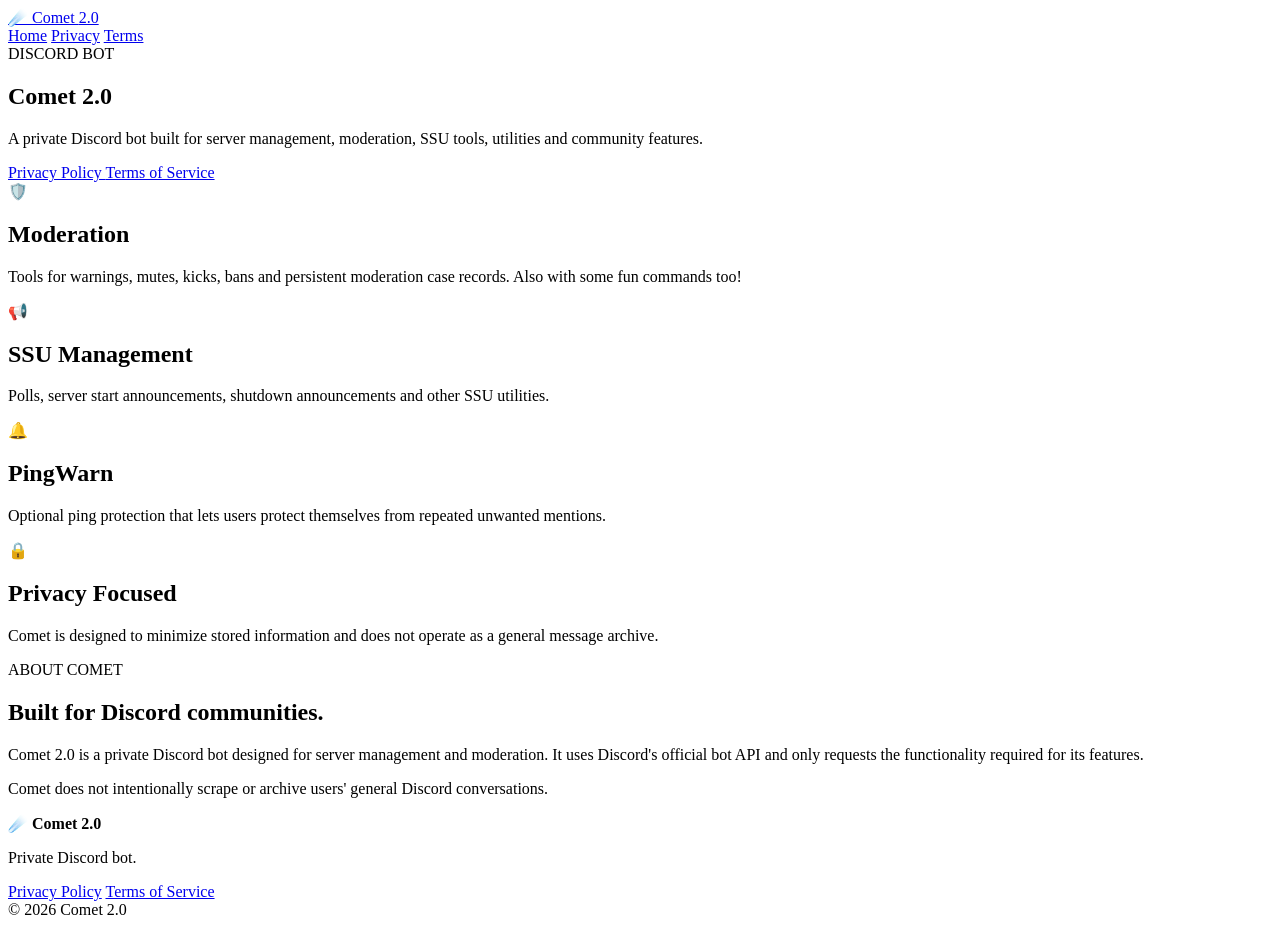
==== index.html @ 64b0b8df "Create index.html" ====
<!DOCTYPE html>
<html lang="en">
<head>
    <meta charset="UTF-8">
    <meta name="viewport" content="width=device-width, initial-scale=1.0">
    <title>Comet 2.0</title>
    <meta name="description" content="The website for Comet 2.0, a private Discord bot.">
    <link rel="stylesheet" href="style.css">
</head>

<body>

<header>
    <div class="nav-container">
        <a href="index.html" class="logo">☄️ Comet <span>2.0</span></a>

        <nav>
            <a href="index.html">Home</a>
            <a href="privacy.html">Privacy</a>
            <a href="terms.html">Terms</a>
        </nav>
    </div>
</header>

<main>

    <section class="hero">
        <div class="badge">DISCORD BOT</div>

        <h1>Comet <span>2.0</span></h1>

        <p>
            A private Discord bot built for server management,
            moderation, SSU tools, utilities and community features.
        </p>

        <div class="buttons">
            <a href="privacy.html" class="button primary">
                Privacy Policy
            </a>

            <a href="terms.html" class="button secondary">
                Terms of Service
            </a>
        </div>
    </section>

    <section class="features">

        <div class="feature-card">
            <div class="feature-icon">🛡️</div>
            <h2>Moderation</h2>
            <p>
                Tools for warnings, mutes, kicks, bans and
                persistent moderation case records. Also with some fun commands too!
            </p>
        </div>

        <div class="feature-card">
            <div class="feature-icon">📢</div>
            <h2>SSU Management</h2>
            <p>
                Polls, server start announcements, shutdown
                announcements and other SSU utilities.
            </p>
        </div>

        <div class="feature-card">
            <div class="feature-icon">🔔</div>
            <h2>PingWarn</h2>
            <p>
                Optional ping protection that lets users
                protect themselves from repeated unwanted mentions.
            </p>
        </div>

        <div class="feature-card">
            <div class="feature-icon">🔒</div>
            <h2>Privacy Focused</h2>
            <p>
                Comet is designed to minimize stored information
                and does not operate as a general message archive.
            </p>
        </div>

    </section>

    <section class="about">

        <div class="section-label">ABOUT COMET</div>

        <h2>Built for Discord communities.</h2>

        <p>
            Comet 2.0 is a private Discord bot designed for
            server management and moderation. It uses Discord's
            official bot API and only requests the functionality
            required for its features.
        </p>

        <p>
            Comet does not intentionally scrape or archive
            users' general Discord conversations.
        </p>

    </section>

</main>

<footer>
    <div class="footer-container">

        <div>
            <strong>☄️ Comet 2.0</strong>
            <p>Private Discord bot.</p>
        </div>

        <div class="footer-links">
            <a href="privacy.html">Privacy Policy</a>
            <a href="terms.html">Terms of Service</a>
        </div>

    </div>

    <div class="copyright">
        © 2026 Comet 2.0
    </div>
</footer>

</body>
</html>
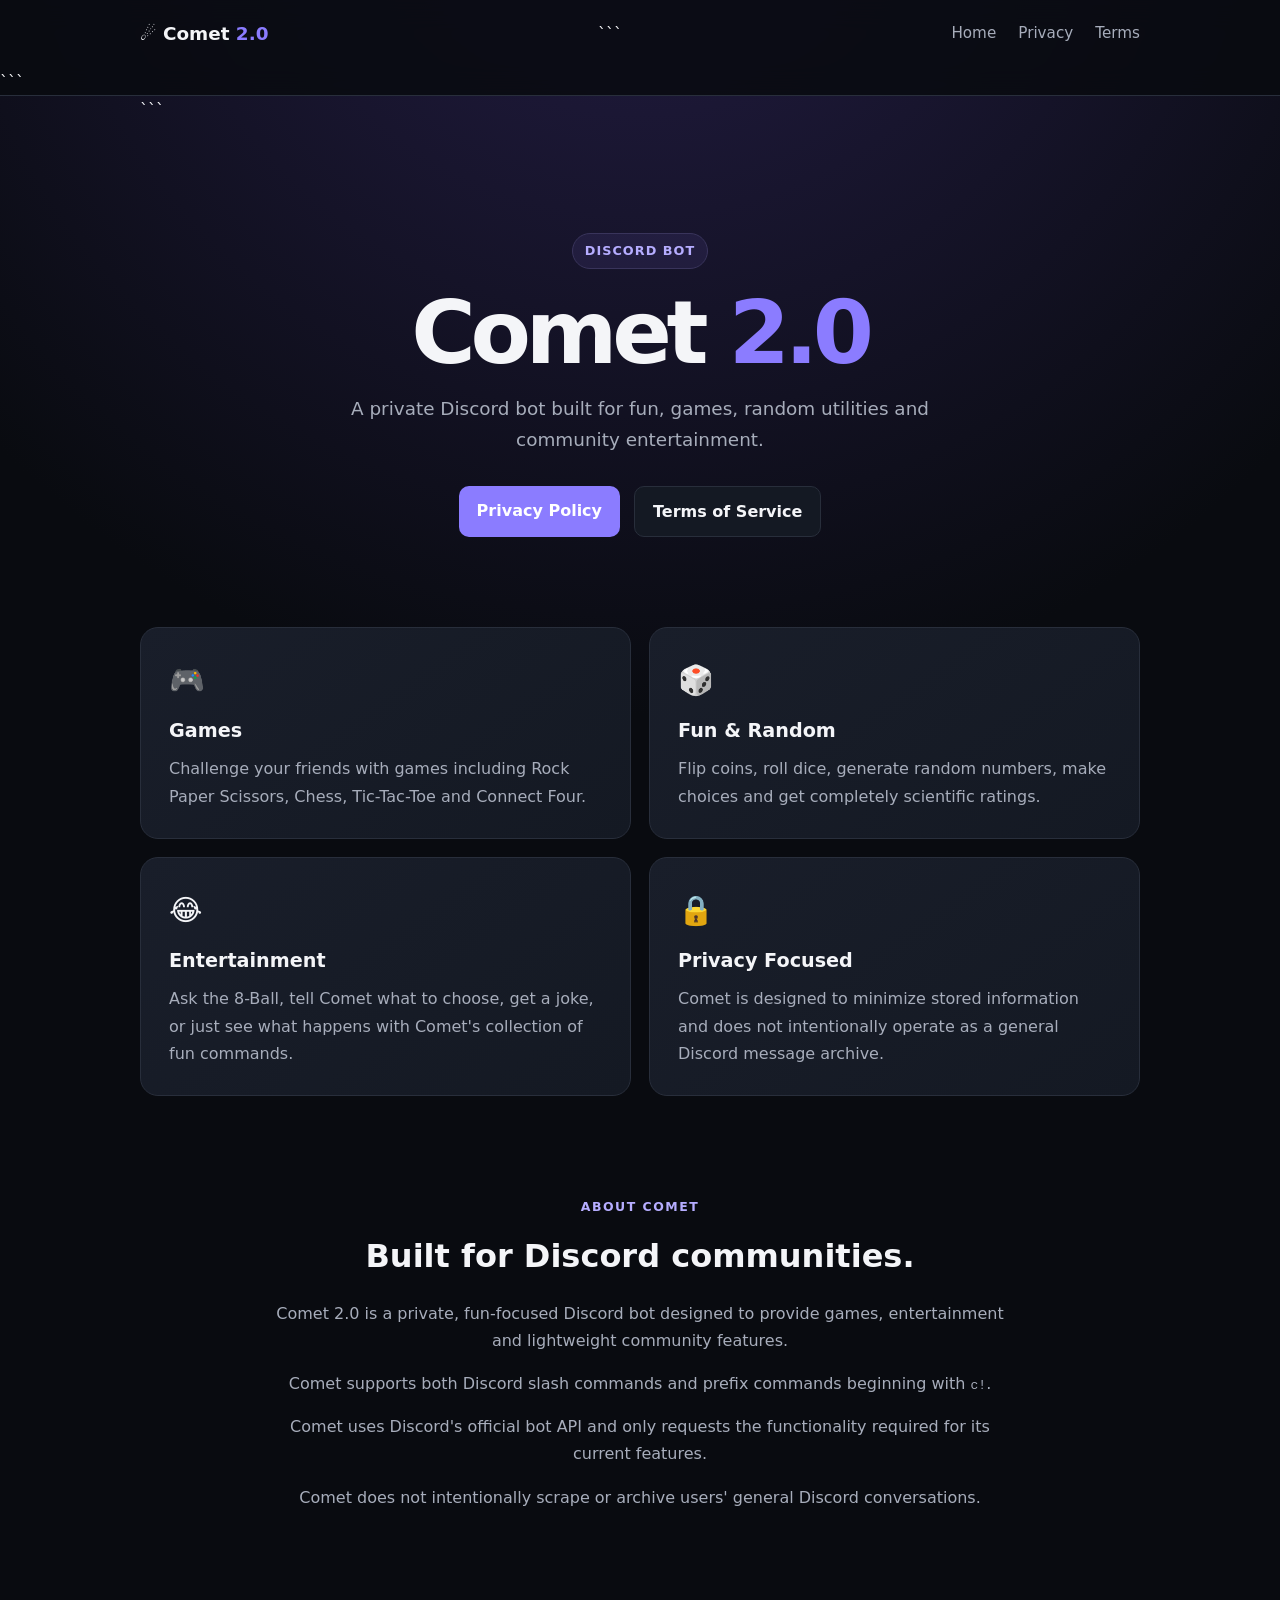
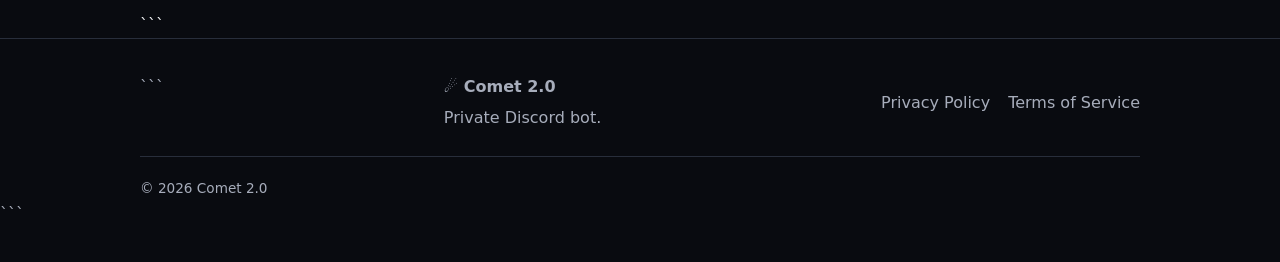
==== commit 29d891d0: "Update index.html" ====
--- a/index.html
+++ b/index.html
@@ -1,10 +1,11 @@
 <!DOCTYPE html>
+
 <html lang="en">
 <head>
     <meta charset="UTF-8">
     <meta name="viewport" content="width=device-width, initial-scale=1.0">
     <title>Comet 2.0</title>
-    <meta name="description" content="The website for Comet 2.0, a private Discord bot.">
+    <meta name="description" content="The website for Comet 2.0, a private fun-focused Discord bot.">
     <link rel="stylesheet" href="style.css">
 </head>
 
@@ -14,117 +15,138 @@
     <div class="nav-container">
         <a href="index.html" class="logo">☄️ Comet <span>2.0</span></a>
 
-        <nav>
-            <a href="index.html">Home</a>
-            <a href="privacy.html">Privacy</a>
-            <a href="terms.html">Terms</a>
-        </nav>
-    </div>
+```
+    <nav>
+        <a href="index.html">Home</a>
+        <a href="privacy.html">Privacy</a>
+        <a href="terms.html">Terms</a>
+    </nav>
+</div>
+```
+
 </header>
 
 <main>
 
-    <section class="hero">
-        <div class="badge">DISCORD BOT</div>
+```
+<section class="hero">
+    <div class="badge">DISCORD BOT</div>
 
-        <h1>Comet <span>2.0</span></h1>
+    <h1>Comet <span>2.0</span></h1>
 
+    <p>
+        A private Discord bot built for fun, games,
+        random utilities and community entertainment.
+    </p>
+
+    <div class="buttons">
+        <a href="privacy.html" class="button primary">
+            Privacy Policy
+        </a>
+
+        <a href="terms.html" class="button secondary">
+            Terms of Service
+        </a>
+    </div>
+</section>
+
+<section class="features">
+
+    <div class="feature-card">
+        <div class="feature-icon">🎮</div>
+        <h2>Games</h2>
         <p>
-            A private Discord bot built for server management,
-            moderation, SSU tools, utilities and community features.
+            Challenge your friends with games including
+            Rock Paper Scissors, Chess, Tic-Tac-Toe and
+            Connect Four.
         </p>
+    </div>
 
-        <div class="buttons">
-            <a href="privacy.html" class="button primary">
-                Privacy Policy
-            </a>
+    <div class="feature-card">
+        <div class="feature-icon">🎲</div>
+        <h2>Fun & Random</h2>
+        <p>
+            Flip coins, roll dice, generate random numbers,
+            make choices and get completely scientific ratings.
+        </p>
+    </div>
 
-            <a href="terms.html" class="button secondary">
-                Terms of Service
-            </a>
-        </div>
-    </section>
+    <div class="feature-card">
+        <div class="feature-icon">😂</div>
+        <h2>Entertainment</h2>
+        <p>
+            Ask the 8-Ball, tell Comet what to choose,
+            get a joke, or just see what happens with
+            Comet's collection of fun commands.
+        </p>
+    </div>
 
-    <section class="features">
+    <div class="feature-card">
+        <div class="feature-icon">🔒</div>
+        <h2>Privacy Focused</h2>
+        <p>
+            Comet is designed to minimize stored information
+            and does not intentionally operate as a general
+            Discord message archive.
+        </p>
+    </div>
 
-        <div class="feature-card">
-            <div class="feature-icon">🛡️</div>
-            <h2>Moderation</h2>
-            <p>
-                Tools for warnings, mutes, kicks, bans and
-                persistent moderation case records. Also with some fun commands too!
-            </p>
-        </div>
+</section>
 
-        <div class="feature-card">
-            <div class="feature-icon">📢</div>
-            <h2>SSU Management</h2>
-            <p>
-                Polls, server start announcements, shutdown
-                announcements and other SSU utilities.
-            </p>
-        </div>
+<section class="about">
 
-        <div class="feature-card">
-            <div class="feature-icon">🔔</div>
-            <h2>PingWarn</h2>
-            <p>
-                Optional ping protection that lets users
-                protect themselves from repeated unwanted mentions.
-            </p>
-        </div>
+    <div class="section-label">ABOUT COMET</div>
 
-        <div class="feature-card">
-            <div class="feature-icon">🔒</div>
-            <h2>Privacy Focused</h2>
-            <p>
-                Comet is designed to minimize stored information
-                and does not operate as a general message archive.
-            </p>
-        </div>
+    <h2>Built for Discord communities.</h2>
 
-    </section>
+    <p>
+        Comet 2.0 is a private, fun-focused Discord bot
+        designed to provide games, entertainment and
+        lightweight community features.
+    </p>
 
-    <section class="about">
+    <p>
+        Comet supports both Discord slash commands and
+        prefix commands beginning with <code>c!</code>.
+    </p>
 
-        <div class="section-label">ABOUT COMET</div>
+    <p>
+        Comet uses Discord's official bot API and only
+        requests the functionality required for its
+        current features.
+    </p>
 
-        <h2>Built for Discord communities.</h2>
+    <p>
+        Comet does not intentionally scrape or archive
+        users' general Discord conversations.
+    </p>
 
-        <p>
-            Comet 2.0 is a private Discord bot designed for
-            server management and moderation. It uses Discord's
-            official bot API and only requests the functionality
-            required for its features.
-        </p>
-
-        <p>
-            Comet does not intentionally scrape or archive
-            users' general Discord conversations.
-        </p>
-
-    </section>
+</section>
+```
 
 </main>
 
 <footer>
     <div class="footer-container">
 
-        <div>
-            <strong>☄️ Comet 2.0</strong>
-            <p>Private Discord bot.</p>
-        </div>
-
-        <div class="footer-links">
-            <a href="privacy.html">Privacy Policy</a>
-            <a href="terms.html">Terms of Service</a>
-        </div>
-
+```
+    <div>
+        <strong>☄️ Comet 2.0</strong>
+        <p>Private Discord bot.</p>
     </div>
 
-    <div class="copyright">
-        © 2026 Comet 2.0
+    <div class="footer-links">
+        <a href="privacy.html">Privacy Policy</a>
+        <a href="terms.html">Terms of Service</a>
     </div>
+
+</div>
+
+<div class="copyright">
+    © 2026 Comet 2.0
+</div>
+```
+
 </footer>
 
 </body>
--- a/style.css
+++ b/style.css
@@ -0,0 +1,450 @@
+:root {
+    --background: #090b10;
+    --background-2: #0f121a;
+    --card: #141923;
+    --card-hover: #191e2a;
+    --text: #f4f5f8;
+    --muted: #a7adbb;
+    --accent: #8b7cff;
+    --accent-light: #b6adff;
+    --border: #282e3b;
+    --max-width: 1000px;
+}
+
+* {
+    box-sizing: border-box;
+}
+
+html {
+    scroll-behavior: smooth;
+}
+
+body {
+    margin: 0;
+    font-family:
+        Inter,
+        ui-sans-serif,
+        system-ui,
+        -apple-system,
+        BlinkMacSystemFont,
+        "Segoe UI",
+        sans-serif;
+
+    color: var(--text);
+
+    background:
+        radial-gradient(
+            circle at 50% -10%,
+            #241d46 0%,
+            var(--background) 42%
+        );
+
+    line-height: 1.7;
+}
+
+a {
+    color: var(--accent-light);
+}
+
+header {
+    position: sticky;
+    top: 0;
+    z-index: 100;
+
+    background: rgba(9, 11, 16, 0.85);
+    backdrop-filter: blur(14px);
+
+    border-bottom: 1px solid var(--border);
+}
+
+.nav-container {
+    width: min(
+        var(--max-width),
+        calc(100% - 32px)
+    );
+
+    min-height: 68px;
+    margin: auto;
+
+    display: flex;
+    align-items: center;
+    justify-content: space-between;
+
+    gap: 20px;
+}
+
+.logo {
+    color: var(--text);
+    text-decoration: none;
+
+    font-size: 1.15rem;
+    font-weight: 800;
+}
+
+.logo span {
+    color: var(--accent);
+}
+
+nav {
+    display: flex;
+    gap: 22px;
+}
+
+nav a {
+    color: var(--muted);
+    text-decoration: none;
+    font-size: 0.95rem;
+
+    transition: color 0.2s ease;
+}
+
+nav a:hover {
+    color: var(--text);
+}
+
+main {
+    width: min(
+        var(--max-width),
+        calc(100% - 32px)
+    );
+
+    margin: auto;
+}
+
+.hero {
+    text-align: center;
+    padding: 110px 0 90px;
+}
+
+.badge {
+    display: inline-block;
+
+    padding: 6px 12px;
+
+    border-radius: 999px;
+
+    border: 1px solid #39345b;
+
+    background: rgba(139, 124, 255, 0.09);
+
+    color: var(--accent-light);
+
+    font-size: 0.8rem;
+    font-weight: 700;
+
+    letter-spacing: 0.08em;
+}
+
+.hero h1 {
+    margin: 20px 0 16px;
+
+    font-size:
+        clamp(
+            3rem,
+            9vw,
+            5.5rem
+        );
+
+    line-height: 1;
+    letter-spacing: -0.06em;
+}
+
+.hero h1 span {
+    color: var(--accent);
+}
+
+.hero p {
+    max-width: 680px;
+    margin: 0 auto;
+
+    color: var(--muted);
+    font-size: 1.15rem;
+}
+
+.buttons {
+    display: flex;
+    justify-content: center;
+
+    gap: 14px;
+    flex-wrap: wrap;
+
+    margin-top: 30px;
+}
+
+.button {
+    display: inline-block;
+
+    padding: 11px 18px;
+
+    border-radius: 10px;
+
+    text-decoration: none;
+    font-weight: 700;
+
+    transition:
+        transform 0.2s ease,
+        background 0.2s ease;
+}
+
+.button:hover {
+    transform: translateY(-2px);
+}
+
+.button.primary {
+    color: white;
+    background: var(--accent);
+}
+
+.button.primary:hover {
+    background: #7969ff;
+}
+
+.button.secondary {
+    color: var(--text);
+
+    border: 1px solid var(--border);
+
+    background: var(--card);
+}
+
+.features {
+    display: grid;
+
+    grid-template-columns:
+        repeat(
+            2,
+            minmax(0, 1fr)
+        );
+
+    gap: 18px;
+
+    margin-bottom: 100px;
+}
+
+.feature-card {
+    padding: 28px;
+
+    border: 1px solid var(--border);
+    border-radius: 18px;
+
+    background:
+        linear-gradient(
+            145deg,
+            var(--card-hover),
+            var(--card)
+        );
+
+    transition:
+        transform 0.2s ease,
+        border-color 0.2s ease;
+}
+
+.feature-card:hover {
+    transform: translateY(-3px);
+    border-color: #45405f;
+}
+
+.feature-icon {
+    font-size: 1.8rem;
+    margin-bottom: 10px;
+}
+
+.feature-card h2 {
+    margin: 0 0 8px;
+    font-size: 1.2rem;
+}
+
+.feature-card p {
+    margin: 0;
+    color: var(--muted);
+}
+
+.about {
+    max-width: 760px;
+
+    margin: 0 auto 100px;
+
+    text-align: center;
+}
+
+.section-label {
+    color: var(--accent-light);
+
+    font-size: 0.78rem;
+    font-weight: 800;
+
+    letter-spacing: 0.12em;
+}
+
+.about h2 {
+    font-size: 2rem;
+    margin: 12px 0;
+}
+
+.about p {
+    color: var(--muted);
+}
+
+/* Legal pages */
+
+.legal-container {
+    padding: 70px 0 100px;
+}
+
+.legal-header {
+    margin-bottom: 32px;
+}
+
+.legal-header h1 {
+    margin: 18px 0 8px;
+
+    font-size:
+        clamp(
+            2.3rem,
+            6vw,
+            4rem
+        );
+
+    line-height: 1.05;
+    letter-spacing: -0.04em;
+}
+
+.legal-header p {
+    color: var(--muted);
+}
+
+.legal-card {
+    padding:
+        clamp(
+            24px,
+            5vw,
+            46px
+        );
+
+    border: 1px solid var(--border);
+    border-radius: 18px;
+
+    background: rgba(20, 25, 35, 0.8);
+}
+
+.legal-card h2 {
+    margin-top: 42px;
+
+    line-height: 1.25;
+    font-size: 1.4rem;
+}
+
+.legal-card h2:first-child {
+    margin-top: 0;
+}
+
+.legal-card p,
+.legal-card li {
+    color: #c3c8d2;
+}
+
+.legal-card ul {
+    padding-left: 22px;
+}
+
+.notice {
+    padding: 16px 18px;
+    margin: 24px 0;
+
+    border-left: 3px solid var(--accent);
+    border-radius: 8px;
+
+    background: rgba(139, 124, 255, 0.08);
+}
+
+footer {
+    border-top: 1px solid var(--border);
+
+    padding: 34px 0;
+
+    color: var(--muted);
+}
+
+.footer-container {
+    width: min(
+        var(--max-width),
+        calc(100% - 32px)
+    );
+
+    margin: auto;
+
+    display: flex;
+    justify-content: space-between;
+
+    gap: 30px;
+}
+
+.footer-container p {
+    margin: 4px 0 0;
+}
+
+.footer-links {
+    display: flex;
+    gap: 18px;
+
+    align-items: center;
+    flex-wrap: wrap;
+}
+
+.footer-links a {
+    color: var(--muted);
+    text-decoration: none;
+}
+
+.footer-links a:hover {
+    color: var(--text);
+}
+
+.copyright {
+    width: min(
+        var(--max-width),
+        calc(100% - 32px)
+    );
+
+    margin: 25px auto 0;
+
+    padding-top: 20px;
+
+    border-top: 1px solid var(--border);
+
+    font-size: 0.85rem;
+}
+
+/* Mobile */
+
+@media (max-width: 700px) {
+
+    .nav-container {
+        flex-direction: column;
+        align-items: flex-start;
+
+        padding: 14px 0;
+    }
+
+    nav {
+        width: 100%;
+        gap: 16px;
+    }
+
+    .hero {
+        padding: 75px 0 60px;
+    }
+
+    .features {
+        grid-template-columns: 1fr;
+        margin-bottom: 70px;
+    }
+
+    .footer-container {
+        flex-direction: column;
+    }
+
+    .legal-container {
+        padding: 45px 0 70px;
+    }
+}
